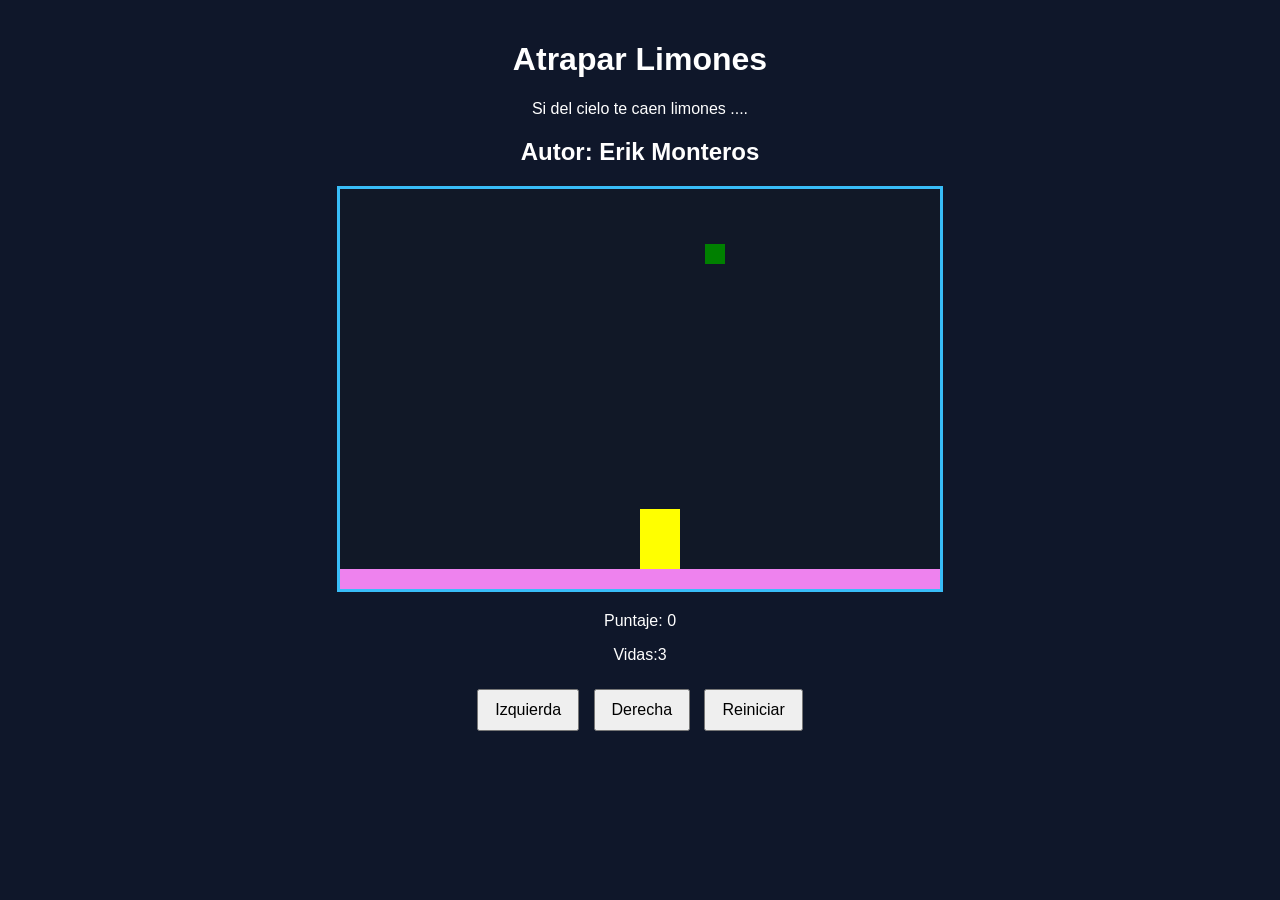
==== index.html @ 324ffaa8 "renombrando html principal" ====
<!DOCTYPE html>
<html>

<head>
  <title>Caza Estrellas</title>
  <link rel="stylesheet" href="limones.css"/>
  <script src="utils.js"></script>
</head>

<body onload="iniciar()">
  <div class="contenedor">
    <h1>Atrapar Limones</h1>
    <p>Si del cielo te caen limones ....</p>
    <h2> Autor: Erik Monteros</h2>
    <canvas id="areaJuego" width="600" height="400"></canvas>
    <div class="panel">
      <p>Puntaje: <span id="txtPuntaje">0</span></p>
      <p>Vidas:<span id="txtVidas">3</span></p>
    </div>
    <div class="botones">
      <button onclick="moverIzquierda()">Izquierda</button>
      <button onclick="moverDerecha()">Derecha</button>
      <button onclick="reiniciarJuego()">Reiniciar</button>
    </div>
  </div>
  <script src="limones.js"></script>    
</body>

</html>
---- limones.css ----
body {
  font-family: Arial, sans-serif;
  background-color: #0f172a;
  color: white;
  text-align: center;
  margin: 0;
  padding: 20px;
}

.contenedor {
  max-width: 800px;
  margin: 0 auto;
}

canvas {
  background-color: #111827;
  border: 3px solid #38bdf8;
  display: block;
  margin: 20px auto;
}

.panel {
  margin: 20px 0;
}

.botones button {
  margin: 5px;
  padding: 10px 16px;
  font-size: 16px;
  cursor: pointer;
}
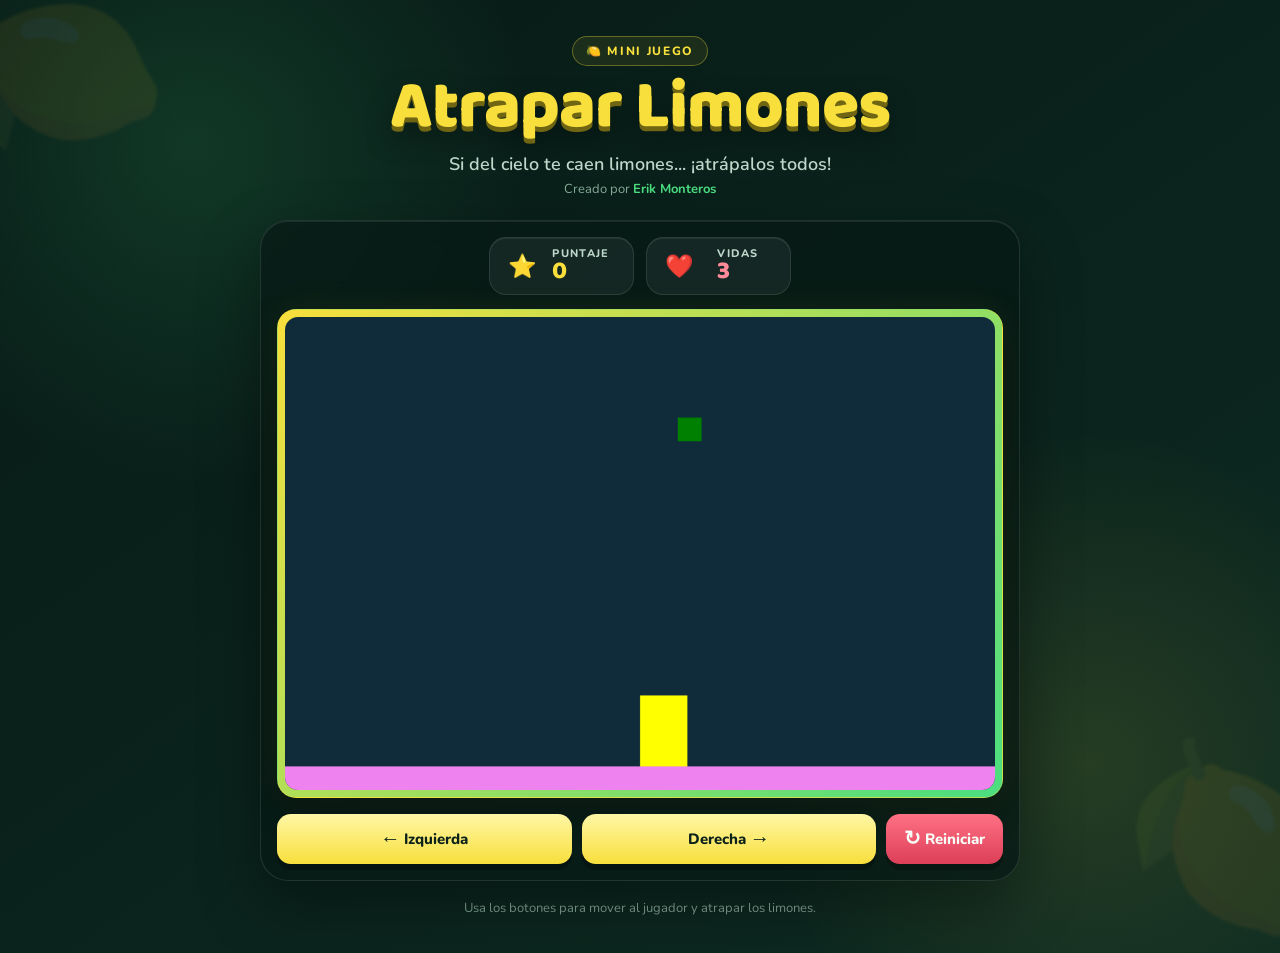
==== commit 5852b0dc: "mejora interfaz con IA" ====
--- a/index.html
+++ b/index.html
@@ -1,29 +1,154 @@
 <!DOCTYPE html>
-<html>
+<html lang="es">
 
 <head>
-  <title>Caza Estrellas</title>
-  <link rel="stylesheet" href="limones.css"/>
+  <meta charset="UTF-8">
+
+  <meta
+    name="viewport"
+    content="width=device-width, initial-scale=1.0"
+  >
+
+  <meta
+    name="description"
+    content="Atrapa los limones antes de que caigan y consigue el mejor puntaje."
+  >
+
+  <title>Atrapar Limones</title>
+
+  <link rel="stylesheet" href="limones.css">
+
   <script src="utils.js"></script>
 </head>
 
 <body onload="iniciar()">
-  <div class="contenedor">
-    <h1>Atrapar Limones</h1>
-    <p>Si del cielo te caen limones ....</p>
-    <h2> Autor: Erik Monteros</h2>
-    <canvas id="areaJuego" width="600" height="400"></canvas>
-    <div class="panel">
-      <p>Puntaje: <span id="txtPuntaje">0</span></p>
-      <p>Vidas:<span id="txtVidas">3</span></p>
-    </div>
-    <div class="botones">
-      <button onclick="moverIzquierda()">Izquierda</button>
-      <button onclick="moverDerecha()">Derecha</button>
-      <button onclick="reiniciarJuego()">Reiniciar</button>
-    </div>
-  </div>
-  <script src="limones.js"></script>    
+
+  <main class="contenedor">
+
+    <header class="encabezado">
+
+      <div class="insignia">
+        🍋 MINI JUEGO
+      </div>
+
+      <h1>Atrapar Limones</h1>
+
+      <p class="subtitulo">
+        Si del cielo te caen limones... ¡atrápalos todos!
+      </p>
+
+      <p class="autor">
+        Creado por <strong>Erik Monteros</strong>
+      </p>
+
+    </header>
+
+    <section
+      class="tarjeta-juego"
+      aria-label="Juego Atrapar Limones"
+    >
+
+      <div
+        class="panel"
+        aria-label="Marcador del juego"
+      >
+
+        <p class="dato">
+
+          <span
+            class="icono"
+            aria-hidden="true"
+          >
+            ⭐
+          </span>
+
+          <span class="etiqueta">
+            Puntaje
+          </span>
+
+          <span id="txtPuntaje">
+            0
+          </span>
+
+        </p>
+
+        <p class="dato">
+
+          <span
+            class="icono"
+            aria-hidden="true"
+          >
+            ❤️
+          </span>
+
+          <span class="etiqueta">
+            Vidas
+          </span>
+
+          <span id="txtVidas">
+            3
+          </span>
+
+        </p>
+
+      </div>
+
+      <div class="marco-canvas">
+
+        <canvas
+          id="areaJuego"
+          width="600"
+          height="400"
+        >
+          Tu navegador no admite el elemento canvas.
+        </canvas>
+
+      </div>
+
+      <div
+        class="botones"
+        aria-label="Controles del juego"
+      >
+
+        <button
+          class="boton boton-movimiento"
+          type="button"
+          onclick="moverIzquierda()"
+        >
+          <span aria-hidden="true">←</span>
+          Izquierda
+        </button>
+
+        <button
+          class="boton boton-movimiento"
+          type="button"
+          onclick="moverDerecha()"
+        >
+          Derecha
+          <span aria-hidden="true">→</span>
+        </button>
+
+        <button
+          class="boton boton-reiniciar"
+          type="button"
+          onclick="reiniciarJuego()"
+        >
+          <span aria-hidden="true">↻</span>
+          Reiniciar
+        </button>
+
+      </div>
+
+    </section>
+
+    <p class="ayuda">
+      Usa los botones para mover al jugador y atrapar los limones.
+    </p>
+
+  </main>
+
+  <script src="limones.js"></script>
+
 </body>
 
 </html>
--- a/limones.css
+++ b/limones.css
@@ -1,31 +1,148 @@
-body {
-  font-family: Arial, sans-serif;
-  background-color: #0f172a;
-  color: white;
-  text-align: center;
-  margin: 0;
-  padding: 20px;
+@import url("https://fonts.googleapis.com/css2?family=Baloo+2:wght@500;600;700;800&family=Nunito:wght@500;600;700;800&display=swap");
+
+:root {
+  --fondo-oscuro: #071a16;
+  --fondo-medio: #0d2b22;
+  --verde-claro: #4ade80;
+  --limon: #f8df3c;
+  --limon-claro: #fff7a6;
+  --blanco: #f7fff9;
+  --texto-suave: #bdd7ca;
+  --sombra: rgba(0, 0, 0, 0.35);
 }
 
-.contenedor {
-  max-width: 800px;
-  margin: 0 auto;
+* { box-sizing: border-box; }
+
+body {
+  min-height: 100vh;
+  margin: 0;
+  padding: 36px 20px;
+  overflow-x: hidden;
+  color: var(--blanco);
+  font-family: "Nunito", Arial, sans-serif;
+  text-align: center;
+  background:
+    radial-gradient(circle at 15% 15%, rgba(74, 222, 128, 0.14), transparent 25%),
+    radial-gradient(circle at 85% 80%, rgba(248, 223, 60, 0.11), transparent 25%),
+    linear-gradient(145deg, var(--fondo-oscuro), var(--fondo-medio));
 }
 
-canvas {
-  background-color: #111827;
-  border: 3px solid #38bdf8;
-  display: block;
-  margin: 20px auto;
+body::before, body::after {
+  position: fixed;
+  z-index: -1;
+  color: rgba(248, 223, 60, 0.08);
+  font-size: 170px;
+  content: "🍋";
+  filter: blur(1px);
 }
 
-.panel {
-  margin: 20px 0;
+body::before { top: -45px; left: -55px; transform: rotate(-18deg); }
+body::after { right: -55px; bottom: -55px; transform: rotate(22deg); }
+
+.contenedor { width: min(100%, 760px); margin: 0 auto; }
+.encabezado { margin-bottom: 22px; }
+
+.insignia {
+  display: inline-block;
+  margin-bottom: 8px;
+  padding: 6px 13px;
+  border: 1px solid rgba(248, 223, 60, 0.34);
+  border-radius: 999px;
+  color: var(--limon);
+  background: rgba(248, 223, 60, 0.08);
+  font-size: 12px;
+  font-weight: 800;
+  letter-spacing: 1.7px;
 }
 
-.botones button {
-  margin: 5px;
-  padding: 10px 16px;
-  font-size: 16px;
+h1 {
+  margin: 0;
+  color: var(--limon);
+  font-family: "Baloo 2", Arial, sans-serif;
+  font-size: clamp(42px, 8vw, 68px);
+  font-weight: 800;
+  line-height: 1;
+  letter-spacing: -1px;
+  text-shadow: 0 5px 0 #6f6513, 0 12px 28px rgba(0, 0, 0, 0.4);
+}
+
+.subtitulo { margin: 10px 0 4px; color: var(--texto-suave); font-size: clamp(15px, 3vw, 18px); font-weight: 600; }
+.autor { margin: 0; color: #86aa98; font-size: 13px; }
+.autor strong { color: var(--verde-claro); }
+
+.tarjeta-juego {
+  padding: 16px;
+  border: 1px solid rgba(255, 255, 255, 0.11);
+  border-radius: 28px;
+  background: rgba(7, 26, 22, 0.76);
+  box-shadow: 0 24px 60px var(--sombra), inset 0 1px 0 rgba(255, 255, 255, 0.08);
+  backdrop-filter: blur(12px);
+}
+
+.panel { display: flex; gap: 12px; justify-content: center; margin-bottom: 14px; }
+
+.dato {
+  display: grid;
+  grid-template-columns: auto auto;
+  grid-template-rows: auto auto;
+  min-width: 145px;
+  margin: 0;
+  padding: 10px 18px;
+  border: 1px solid rgba(255, 255, 255, 0.1);
+  border-radius: 17px;
+  text-align: left;
+  background: rgba(255, 255, 255, 0.06);
+  box-shadow: inset 0 1px 0 rgba(255, 255, 255, 0.07);
+}
+
+.icono { grid-row: 1 / 3; align-self: center; margin-right: 10px; font-size: 23px; }
+.etiqueta { color: var(--texto-suave); font-size: 11px; font-weight: 800; line-height: 1; letter-spacing: 1.3px; text-transform: uppercase; }
+
+#txtPuntaje, #txtVidas { font-family: "Baloo 2", Arial, sans-serif; font-size: 25px; font-weight: 800; line-height: 1; }
+#txtPuntaje { color: var(--limon); }
+#txtVidas { color: #ff8b9a; }
+
+.marco-canvas {
+  padding: 7px;
+  overflow: hidden;
+  border: 1px solid rgba(248, 223, 60, 0.35);
+  border-radius: 19px;
+  background: linear-gradient(135deg, var(--limon), var(--verde-claro));
+  box-shadow: 0 12px 32px rgba(0, 0, 0, 0.3), 0 0 35px rgba(248, 223, 60, 0.08);
+}
+
+canvas { display: block; width: 100%; height: auto; border-radius: 13px; background-color: #102b3a; }
+.botones { display: grid; grid-template-columns: 1fr 1fr auto; gap: 10px; margin-top: 16px; }
+
+.boton {
+  min-height: 50px;
+  padding: 10px 18px;
+  border: 0;
+  border-radius: 14px;
+  color: #0b211a;
+  font-family: "Nunito", Arial, sans-serif;
+  font-size: 15px;
+  font-weight: 800;
   cursor: pointer;
-}+  box-shadow: 0 6px 0 rgba(0, 0, 0, 0.28);
+  transition: transform 150ms ease, box-shadow 150ms ease, filter 150ms ease;
+}
+
+.boton span { display: inline-block; font-size: 20px; line-height: 0; vertical-align: -1px; }
+.boton-movimiento { background: linear-gradient(180deg, var(--limon-claro), var(--limon)); }
+.boton-reiniciar { color: var(--blanco); background: linear-gradient(180deg, #ff7184, #dc3f58); }
+.boton:hover { filter: brightness(1.08); transform: translateY(-2px); box-shadow: 0 8px 0 rgba(0, 0, 0, 0.28); }
+.boton:active { transform: translateY(4px); box-shadow: 0 2px 0 rgba(0, 0, 0, 0.28); }
+.boton:focus-visible { outline: 3px solid var(--blanco); outline-offset: 3px; }
+.ayuda { margin: 18px 0 0; color: #81a393; font-size: 13px; }
+
+@media (max-width: 560px) {
+  body { padding: 24px 12px; }
+  .tarjeta-juego { padding: 11px; border-radius: 21px; }
+  .panel { gap: 8px; }
+  .dato { min-width: 0; width: 50%; padding: 9px 12px; }
+  .botones { grid-template-columns: 1fr 1fr; }
+  .boton-reiniciar { grid-column: 1 / -1; }
+}
+
+@media (prefers-reduced-motion: reduce) { .boton { transition: none; } }
